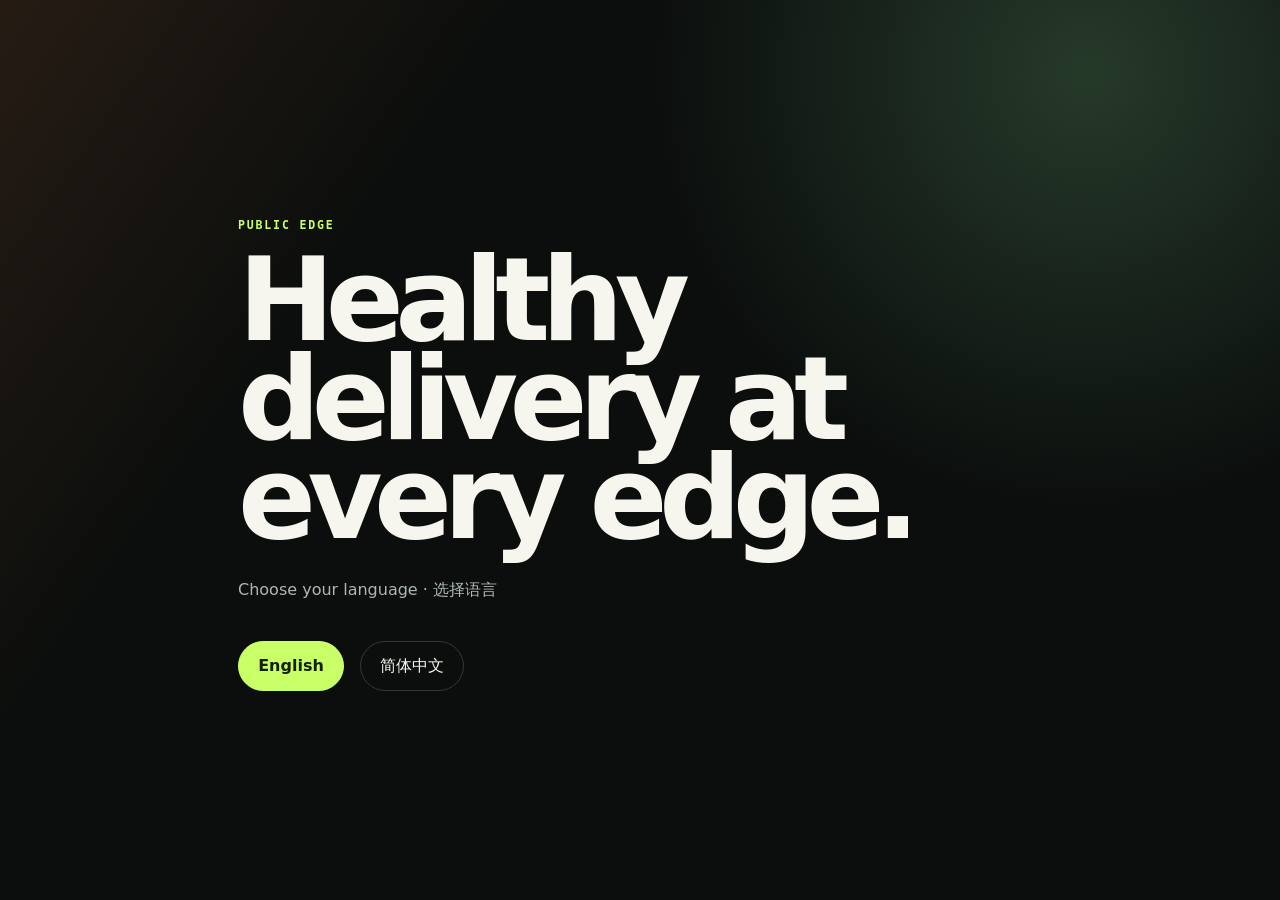
==== index.html @ f945b4b7 "feat(website): launch bilingual product site Issue: public-edge/website#1 Change-Id: chg_public_edge" ====
<!doctype html>
<html lang="en"><head><meta charset="utf-8"><meta name="viewport" content="width=device-width,initial-scale=1"><meta name="description" content="Choose a language for the Public Edge product website."><title>Public Edge</title><link rel="stylesheet" href="./styles.css"></head><body class="language-gate"><main class="language-card"><p class="kicker">PUBLIC EDGE</p><h1>Healthy delivery at every edge.</h1><p>Choose your language · 选择语言</p><div class="actions"><a class="primary" href="./en/">English</a><a href="./zh-CN/">简体中文</a></div></main></body></html>
---- styles.css ----
:root{color-scheme:dark;--bg:#0b0e0d;--panel:#131918;--ink:#f6f5ee;--muted:#aeb8b2;--line:#303a36;--lime:#c9ff67;--orange:#ff8b4a;font-family:Inter,ui-sans-serif,system-ui,-apple-system,sans-serif}*{box-sizing:border-box}html{scroll-behavior:smooth}body{margin:0;background:linear-gradient(125deg,rgba(255,139,74,.11),transparent 28%),radial-gradient(circle at 85% 8%,#263a2a 0,transparent 32%),var(--bg);color:var(--ink)}a{color:inherit;text-decoration:none}header,footer{max-width:1220px;margin:auto;padding:1.5rem 2rem;display:flex;align-items:center;justify-content:space-between;gap:2rem}.brand{font-weight:850;letter-spacing:-.04em}nav{display:flex;gap:1.4rem;color:var(--muted);font-size:.92rem}main{max-width:1220px;margin:auto;padding:0 2rem}.hero{padding:7rem 0 9rem;max-width:1050px}.kicker,.index{color:var(--lime);font:750 .72rem/1 ui-monospace,SFMono-Regular,monospace;letter-spacing:.16em;text-transform:uppercase}h1{font-size:clamp(3.8rem,9vw,9rem);line-height:.86;letter-spacing:-.075em;margin:1.2rem 0 2rem}.lead{max-width:820px;color:var(--muted);font-size:clamp(1.1rem,2vw,1.5rem);line-height:1.65}.actions{display:flex;flex-wrap:wrap;gap:1rem;margin-top:2.5rem}.actions a,.button{padding:.85rem 1.2rem;border:1px solid var(--line);border-radius:999px}.actions .primary,.primary.button{background:var(--lime);border-color:var(--lime);color:#142000;font-weight:850}.stack{display:grid;grid-template-columns:repeat(3,1fr);gap:1px;background:var(--line);border:1px solid var(--line)}article{background:rgba(19,25,24,.94);padding:2rem;min-height:280px}article h2{font-size:clamp(1.6rem,3vw,2.5rem);letter-spacing:-.045em;margin-top:3.8rem}article p:not(.index),.scenarios p,.guardrail p,.callout p{color:var(--muted);line-height:1.7}.scenarios,.guardrail,.callout{padding:7rem 0;border-top:1px solid var(--line);margin-top:7rem}.scenarios{display:grid;grid-template-columns:.8fr 1.2fr;gap:6rem}.scenarios h2,.guardrail h2,.callout h2{font-size:clamp(2.3rem,5vw,5rem);line-height:.98;letter-spacing:-.06em}.scenario-grid{display:grid;gap:1px;background:var(--line);border:1px solid var(--line)}.scenario-grid article{min-height:0;padding:1.5rem}.scenario-grid h3{margin-top:0}.guardrail{max-width:900px}.guardrail .kicker{color:var(--orange)}.callout{max-width:850px;padding-bottom:7rem}.callout p{margin-bottom:2rem}footer{border-top:1px solid var(--line);color:var(--muted);font-size:.8rem}.language-gate{min-height:100vh;display:grid;place-items:center}.language-card{max-width:900px;padding:3rem}.language-card h1{font-size:clamp(3.2rem,9vw,7.5rem)}.language-card>p:not(.kicker){color:var(--muted)}@media(max-width:850px){header,footer{align-items:flex-start;flex-direction:column}nav{flex-wrap:wrap}.stack,.scenarios{grid-template-columns:1fr}.scenarios{gap:2rem}.hero{padding:4rem 0 6rem}.scenarios,.guardrail,.callout{margin-top:4rem;padding:4rem 0}}
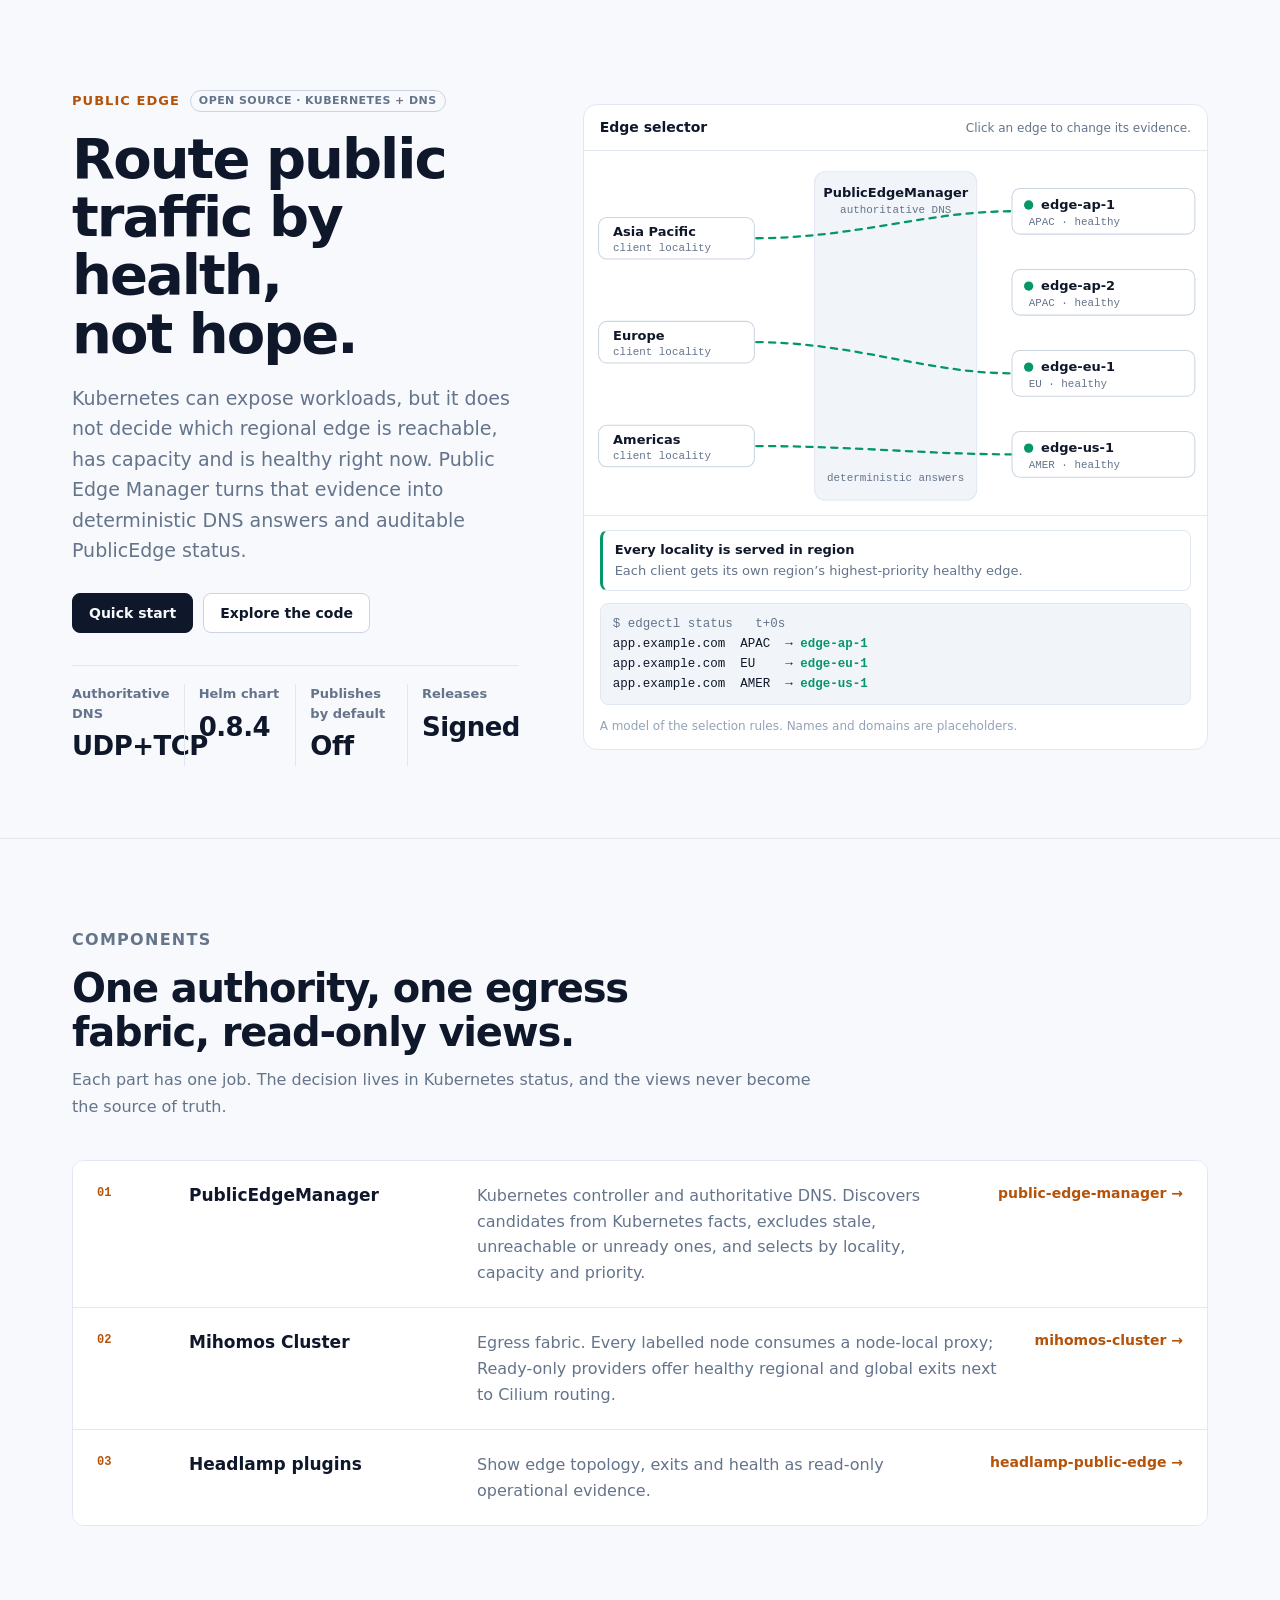
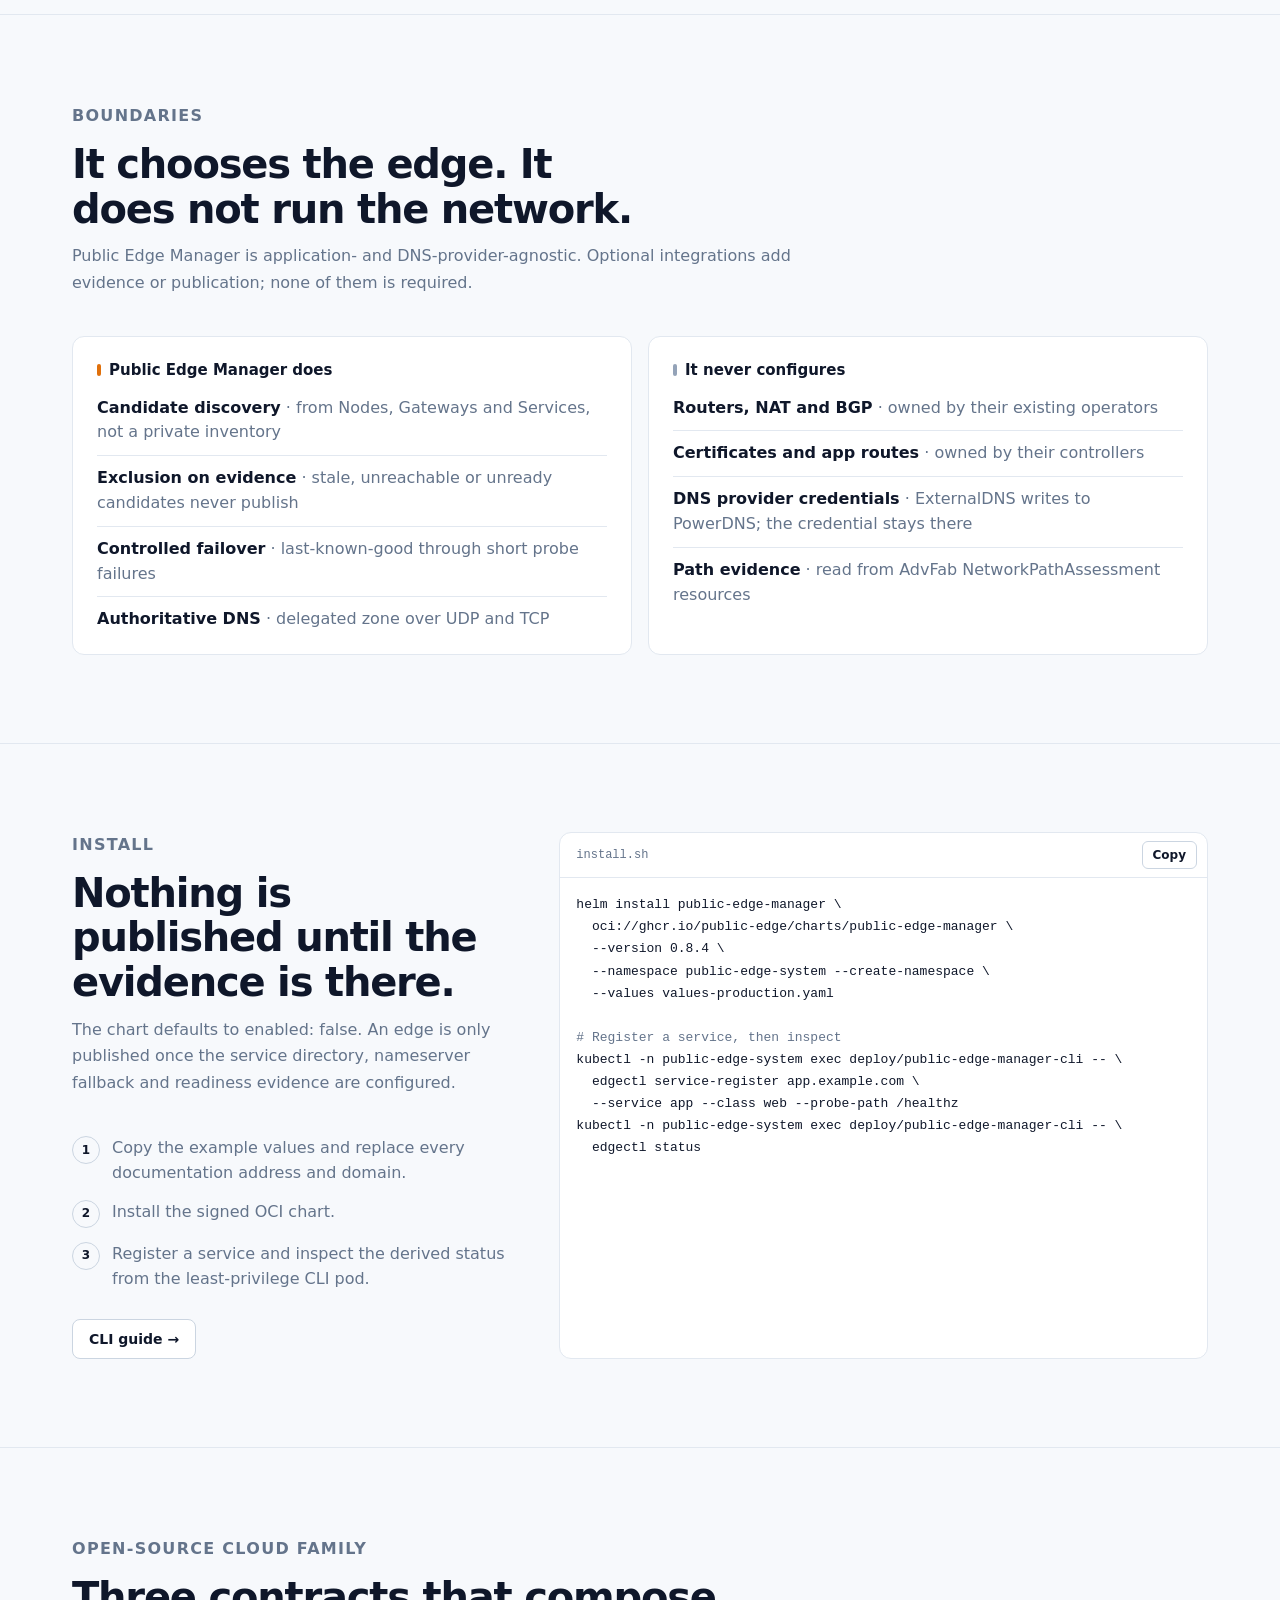
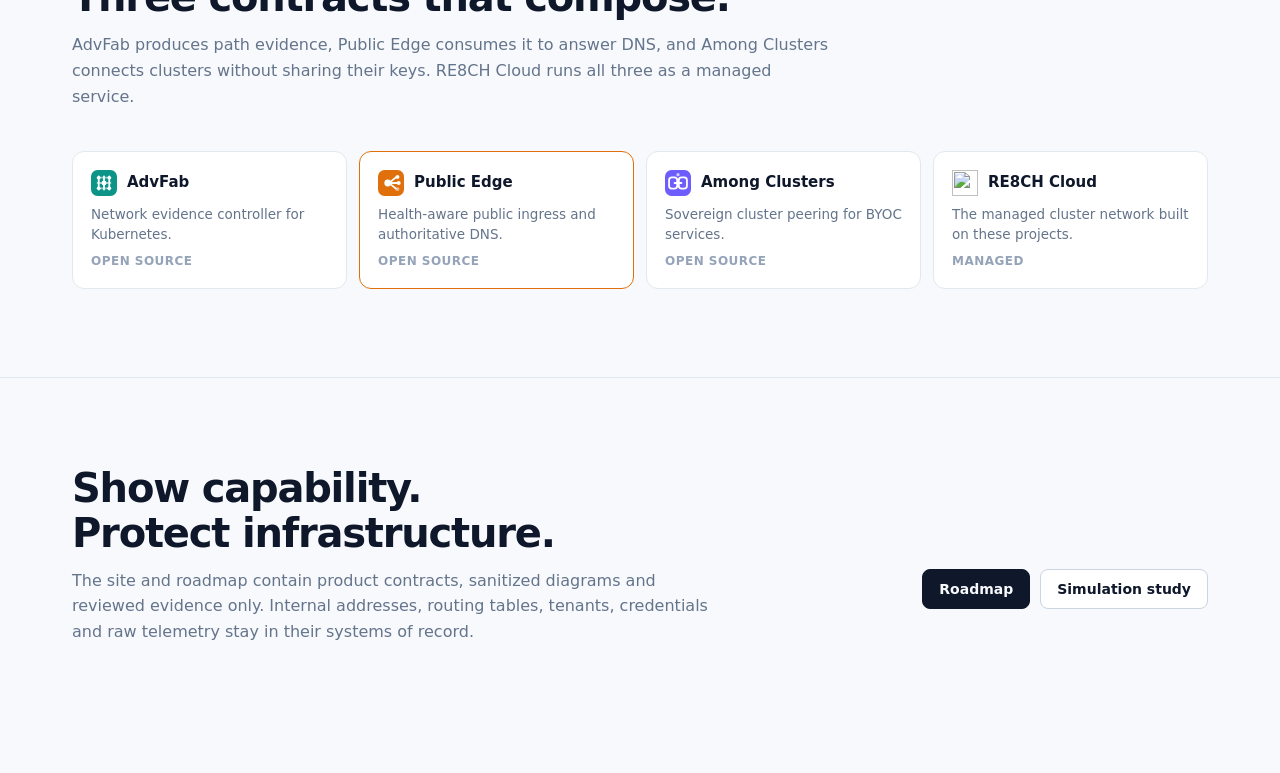
==== commit 0002bffd: "feat(website): redesign on the shared RE8CH open-source cloud system Light design system shared with" ====
--- a/index.html
+++ b/index.html
@@ -1,2 +1 @@
-<!doctype html>
-<html lang="en"><head><meta charset="utf-8"><meta name="viewport" content="width=device-width,initial-scale=1"><meta name="description" content="Choose a language for the Public Edge product website."><title>Public Edge</title><link rel="stylesheet" href="./styles.css"></head><body class="language-gate"><main class="language-card"><p class="kicker">PUBLIC EDGE</p><h1>Healthy delivery at every edge.</h1><p>Choose your language · 选择语言</p><div class="actions"><a class="primary" href="./en/">English</a><a href="./zh-CN/">简体中文</a></div></main></body></html>
+<!doctype html><html lang="en"><head><meta charset="utf-8"><meta name="viewport" content="width=device-width, initial-scale=1"><meta http-equiv="refresh" content="0; url=./en/"><link rel="canonical" href="https://public-edge.github.io/website/en/"><title>Public Edge</title></head><body><p><a href="./en/">Public Edge</a></p></body></html>
